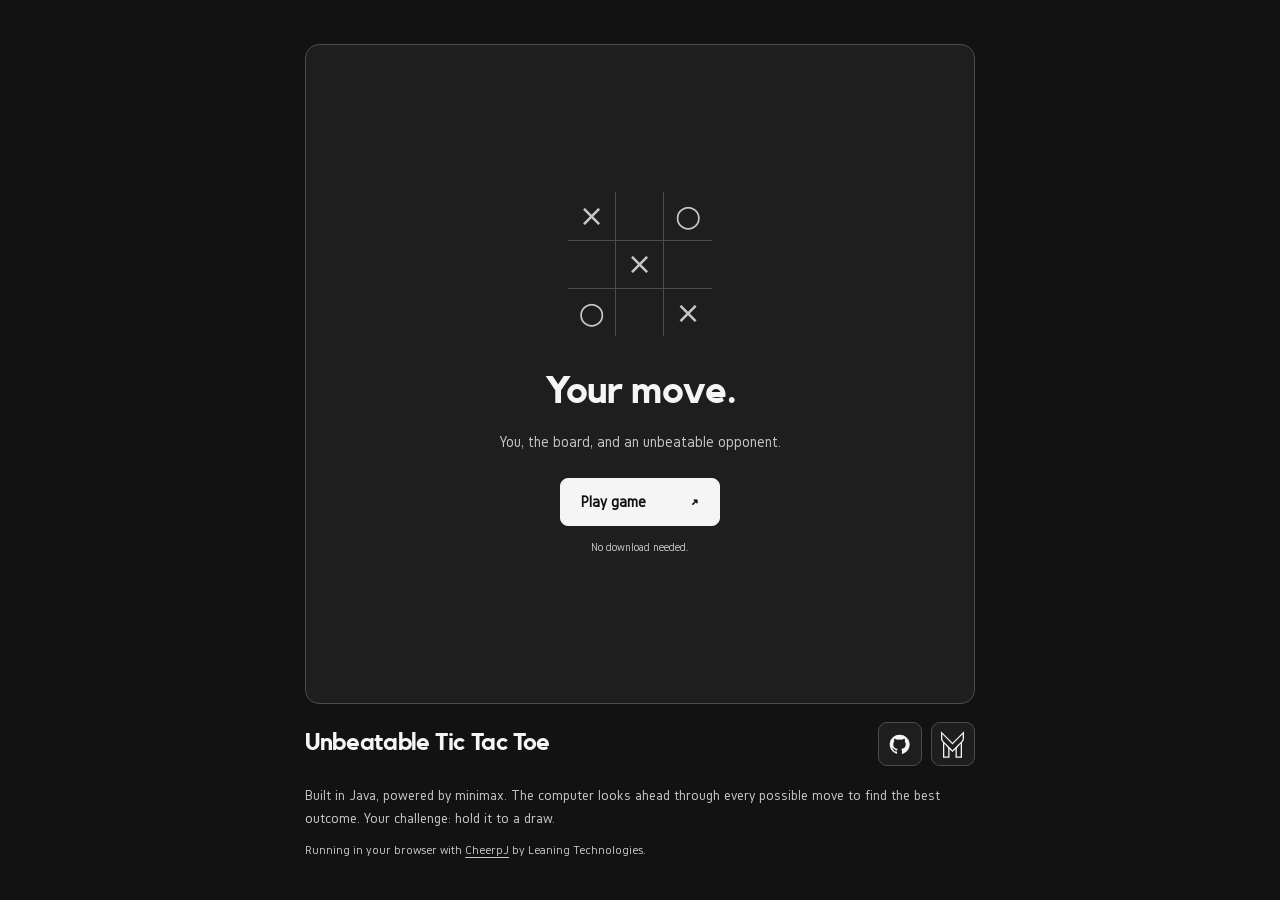
==== docs/index.html @ 7afdcff1 "Add GitHub Pages browser version with CheerpJ" ====
<!doctype html>
<html lang="en">
<head>
  <meta charset="utf-8">
  <meta name="viewport" content="width=device-width, initial-scale=1, viewport-fit=cover">
  <meta name="theme-color" content="#121212">
  <meta name="description" content="A game of Tic Tac Toe against an unbeatable minimax AI. An original Java project by Matt Peake, playable in your browser.">
  <title>Unbeatable Tic Tac Toe · Matt Peake</title>
  <link rel="stylesheet" href="style.css?v=5">
  <script src="app.js?v=5" defer></script>
</head>
<body>
  <main class="demo-page">
    <section class="demo-frame" aria-label="Tic Tac Toe game">
      <div id="display" aria-label="Java game board" hidden></div>
      <div class="launch" id="launch">
        <div class="board-mark" aria-hidden="true">
          <span>×</span><span></span><span>○</span>
          <span></span><span>×</span><span></span>
          <span>○</span><span></span><span>×</span>
        </div>
        <h2 id="launch-title">Your move.</h2>
        <p>You, the board, and an unbeatable opponent.</p>
        <button id="play" type="button">Play game <span aria-hidden="true">↗</span></button>
        <p class="launch-note" id="launch-note" role="status" aria-live="polite">No download needed.</p>
      </div>
    </section>
    <div class="demo-meta">
      <h1>Unbeatable Tic Tac Toe</h1>
      <nav aria-label="Project links">
        <a class="icon-button" href="https://github.com/mjpeake/unbeatable-tictactoe" aria-label="View source on GitHub" title="View source on GitHub">
          <svg viewBox="0 0 24 24" aria-hidden="true"><path fill="currentColor" d="M12 .8a11.2 11.2 0 0 0-3.54 21.83c.56.1.77-.24.77-.54v-2.09c-3.12.68-3.78-1.32-3.78-1.32-.51-1.3-1.25-1.65-1.25-1.65-1.02-.7.08-.68.08-.68 1.13.08 1.72 1.16 1.72 1.16 1 .1.99 2.15 3.27 1.05.1-.73.39-1.22.71-1.5-2.49-.28-5.11-1.25-5.11-5.54 0-1.23.44-2.23 1.15-3.02-.11-.28-.5-1.43.11-2.98 0 0 .94-.3 3.08 1.15a10.7 10.7 0 0 1 5.6 0c2.14-1.45 3.08-1.15 3.08-1.15.61 1.55.22 2.7.11 2.98.72.79 1.15 1.79 1.15 3.02 0 4.3-2.63 5.26-5.13 5.54.4.35.76 1.03.76 2.08v3.06c0 .3.2.65.78.54A11.2 11.2 0 0 0 12 .8Z"/></svg>
        </a>
        <a class="icon-button site-button" href="https://www.mattpeake.com/" aria-label="Visit Matt Peake’s website" title="Matt Peake"><span class="logo-mark" aria-hidden="true"></span></a>
      </nav>
    </div>
    <section class="project-note" aria-label="About this project">
      <p>Built in Java, powered by minimax. The computer looks ahead through every possible move to find the best outcome. Your challenge: hold it to a draw.</p>
      <p>Running in your browser with <a href="https://cheerpj.com/">CheerpJ</a> by Leaning Technologies.</p>
    </section>
  </main>
</body>
</html>
---- docs/style.css ----
@font-face {
  font-family: Kollektif;
  src: url("assets/kollektif-bold.woff2") format("woff2");
  font-weight: 700;
  font-display: swap;
}
@font-face {
  font-family: Gidole;
  src: url("assets/gidole.woff2") format("woff2");
  font-weight: 400;
  font-display: swap;
}
:root {
  --bgcolor: #121212;
  --text: #f5f5f5;
  --surface: #1e1e1e;
  --hover: #2a2a2a;
  --muted: #c7c7c7;
  --line: #4c4c4c;
  --button-text: #121212;
}
* { box-sizing: border-box; }
html { background: var(--bgcolor); color-scheme: dark; }
::selection { background: var(--text); color: var(--bgcolor); }
body { margin: 0; color: var(--text); font: 16px/1.5 Gidole, "Segoe UI", sans-serif; }
button, a { -webkit-tap-highlight-color: transparent; }
button { font: inherit; }
[hidden] { display: none !important; }
.demo-page {
  width: min(100%, 730px, calc((100svh - 240px) * 1.015 + 48px));
  min-width: min(100%, 340px);
  min-height: 100svh; margin: 0 auto;
  padding: max(24px, env(safe-area-inset-top)) 24px max(20px, env(safe-area-inset-bottom));
  display: flex; flex-direction: column; justify-content: center; gap: 18px;
}
.demo-frame { position: relative; width: 100%; aspect-ratio: 670 / 660; border: 1px solid var(--line); border-radius: 14px; overflow: hidden; background: var(--surface); }
#display { width: 670px; height: 660px; }
.launch { position: absolute; inset: 0; display: flex; flex-direction: column; justify-content: center; align-items: center; text-align: center; padding: 20px; }
.board-mark { display: grid; grid-template-columns: repeat(3, 1fr); width: clamp(90px, 16vw, 144px); aspect-ratio: 1; margin-bottom: clamp(12px, 3vh, 30px); color: var(--muted); }
.board-mark span { display: grid; place-items: center; border-right: 1px solid var(--line); border-bottom: 1px solid var(--line); font: 30px/1 system-ui, sans-serif; }
.board-mark span:nth-child(3n) { border-right: 0; }
.board-mark span:nth-child(n+7) { border-bottom: 0; }
h1, h2, .site-button { font-family: Kollektif, "Segoe UI", sans-serif; }
h2 { margin: 0; font-size: clamp(25px, 5vw, 38px); letter-spacing: -.025em; }
.launch p { color: var(--muted); margin: 10px 0 24px; }
#play { min-height: 46px; min-width: 160px; padding: 11px 20px; display: flex; align-items: center; justify-content: space-between; gap: 30px; border: 1px solid var(--text); border-radius: 8px; background: var(--text); color: var(--button-text); cursor: pointer; font-weight: 600; }
#play:hover { opacity: .8; }
#play:disabled { cursor: wait; opacity: .65; }
.launch .launch-note { margin: 12px 0 0; font-size: 12px; color: var(--muted); }
.demo-meta { display: flex; align-items: center; justify-content: space-between; gap: 16px; }
h1 { margin: 0; font-size: clamp(18px, 3vw, 24px); line-height: 1.15; letter-spacing: -.015em; }
nav { display: flex; gap: 9px; flex-shrink: 0; }
.icon-button { display: inline-flex; align-items: center; justify-content: center; width: 44px; height: 44px; border: 1px solid var(--line); border-radius: 9px; color: var(--text); background: var(--surface); text-decoration: none; }
.icon-button svg { width: 21px; height: 21px; }
.icon-button:hover { background: var(--hover); border-color: var(--text); }
.logo-mark { display: block; width: 23px; height: 27px; background: currentColor; mask: url("assets/logo.svg") center / contain no-repeat; -webkit-mask: url("assets/logo.svg") center / contain no-repeat; }
:focus-visible { outline: 2px solid var(--text); outline-offset: 4px; }
.project-note {  color: var(--muted); font-size: 15px; line-height: 1.55; }
.project-note p { margin: 0; }
.project-note p + p { margin-top: 9px; font-size: 13px; }
.project-note a { color: inherit; text-underline-offset: 3px; }
.project-note a:hover { color: var(--text); }
@media (max-width: 480px) {
  .demo-page { width: 100%; padding: 20px 16px; gap: 15px; }
  .launch { padding: 14px; }
  .launch p { margin: 6px 0 14px; font-size: 13px; }
  .launch .launch-note { margin: 8px 0 0; font-size: 11px; }
  .board-mark { width: 80px; margin-bottom: 12px; }
  .board-mark span { font-size: 23px; }
  h1 { font-size: 18px; }
  .icon-button { width: 40px; height: 40px; }
}

@media (max-width: 380px) { .demo-meta { align-items: flex-start; } h1 { max-width: 160px; } nav { gap: 6px; } .icon-button { width: 36px; height: 40px; } }
#display { transform-origin: top left; }

.demo-frame[aria-busy="true"] .launch > p:not(.launch-note) { visibility: hidden; }
.demo-frame[aria-busy="true"] .board-mark { animation: loading-pulse 1.6s ease-in-out infinite; }
@keyframes loading-pulse { 50% { opacity: .35; } }
@media (prefers-reduced-motion: reduce) { .demo-frame[aria-busy="true"] .board-mark { animation: none; } }
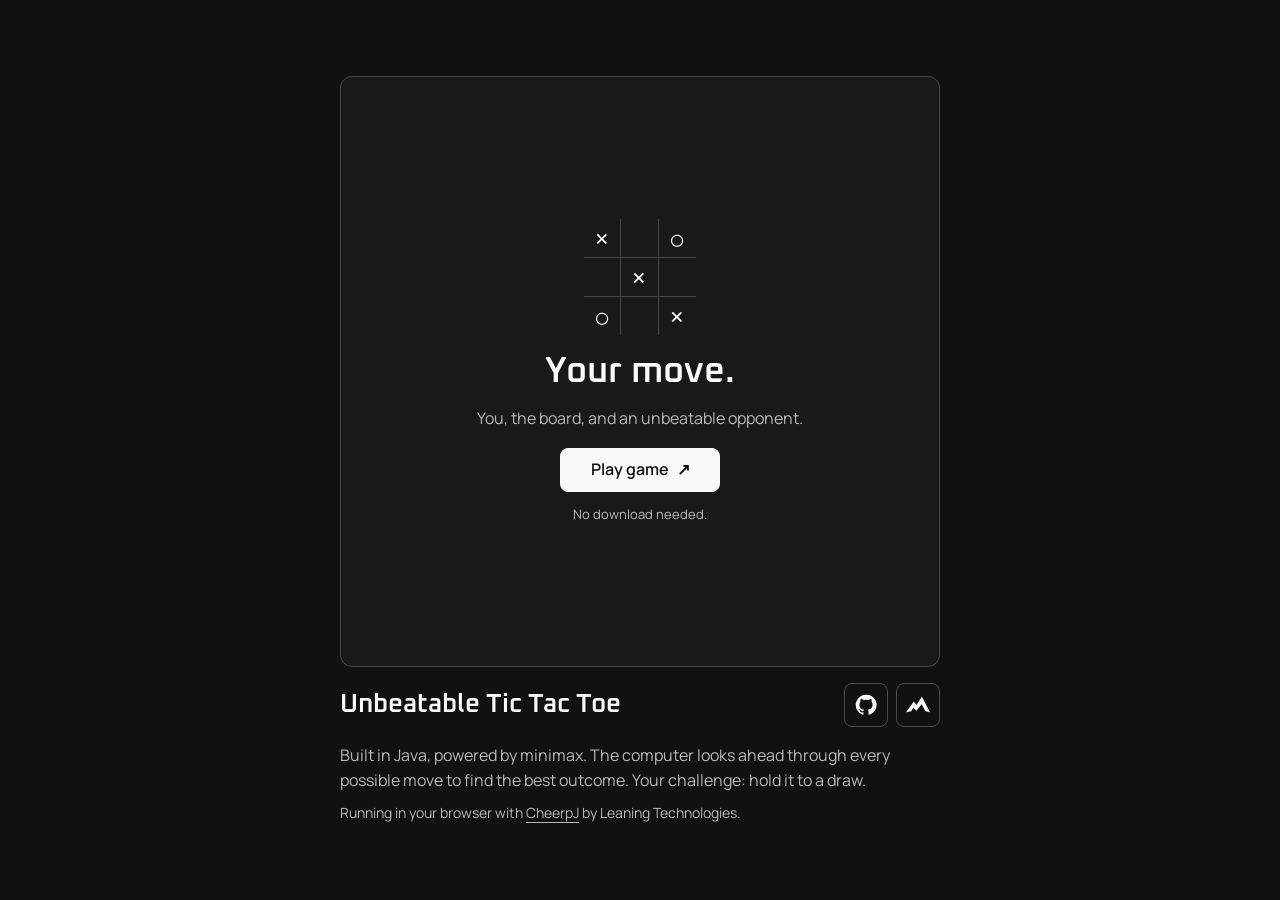
==== commit 0849350f: "Refresh Unbeatable Tic Tac Toe project display page" ====
--- a/docs/index.html
+++ b/docs/index.html
@@ -3,39 +3,43 @@
 <head>
   <meta charset="utf-8">
   <meta name="viewport" content="width=device-width, initial-scale=1, viewport-fit=cover">
-  <meta name="theme-color" content="#121212">
+  <meta name="theme-color" content="#111111">
   <meta name="description" content="A game of Tic Tac Toe against an unbeatable minimax AI. An original Java project by Matt Peake, playable in your browser.">
   <title>Unbeatable Tic Tac Toe · Matt Peake</title>
-  <link rel="stylesheet" href="style.css?v=5">
+  <link rel="icon" type="image/svg+xml" href="./assets/brand/ridgeline-symbol-soft-light.svg">
+  <link rel="preload" href="./assets/fonts/oxanium.ttf" as="font" type="font/ttf" crossorigin>
+  <link rel="preload" href="./assets/fonts/manrope.ttf" as="font" type="font/ttf" crossorigin>
+  <link rel="stylesheet" href="style.css?v=6">
   <script src="app.js?v=5" defer></script>
 </head>
 <body>
+  <a class="skip" href="#project-info">Skip to project information</a>
   <main class="demo-page">
-    <section class="demo-frame" aria-label="Tic Tac Toe game">
+    <section class="demo-frame" aria-label="Tic Tac Toe game" aria-describedby="game-description">
       <div id="display" aria-label="Java game board" hidden></div>
       <div class="launch" id="launch">
-        <div class="board-mark" aria-hidden="true">
+        <div class="board" aria-hidden="true">
           <span>×</span><span></span><span>○</span>
           <span></span><span>×</span><span></span>
           <span>○</span><span></span><span>×</span>
         </div>
         <h2 id="launch-title">Your move.</h2>
         <p>You, the board, and an unbeatable opponent.</p>
-        <button id="play" type="button">Play game <span aria-hidden="true">↗</span></button>
+        <button class="action primary" id="play" type="button">Play game <span aria-hidden="true">↗</span></button>
         <p class="launch-note" id="launch-note" role="status" aria-live="polite">No download needed.</p>
       </div>
     </section>
-    <div class="demo-meta">
+    <div class="demo-meta" id="project-info" tabindex="-1">
       <h1>Unbeatable Tic Tac Toe</h1>
       <nav aria-label="Project links">
-        <a class="icon-button" href="https://github.com/mjpeake/unbeatable-tictactoe" aria-label="View source on GitHub" title="View source on GitHub">
-          <svg viewBox="0 0 24 24" aria-hidden="true"><path fill="currentColor" d="M12 .8a11.2 11.2 0 0 0-3.54 21.83c.56.1.77-.24.77-.54v-2.09c-3.12.68-3.78-1.32-3.78-1.32-.51-1.3-1.25-1.65-1.25-1.65-1.02-.7.08-.68.08-.68 1.13.08 1.72 1.16 1.72 1.16 1 .1.99 2.15 3.27 1.05.1-.73.39-1.22.71-1.5-2.49-.28-5.11-1.25-5.11-5.54 0-1.23.44-2.23 1.15-3.02-.11-.28-.5-1.43.11-2.98 0 0 .94-.3 3.08 1.15a10.7 10.7 0 0 1 5.6 0c2.14-1.45 3.08-1.15 3.08-1.15.61 1.55.22 2.7.11 2.98.72.79 1.15 1.79 1.15 3.02 0 4.3-2.63 5.26-5.13 5.54.4.35.76 1.03.76 2.08v3.06c0 .3.2.65.78.54A11.2 11.2 0 0 0 12 .8Z"/></svg>
+        <a class="action icon-link" href="https://github.com/mjpeake/unbeatable-tictactoe" aria-label="View source on GitHub" title="View source on GitHub">
+          <svg viewBox="0 0 24 24" aria-hidden="true" focusable="false"><path fill="currentColor" d="M12 .8a11.2 11.2 0 0 0-3.54 21.83c.56.1.77-.24.77-.54v-2.09c-3.12.68-3.78-1.32-3.78-1.32-.51-1.3-1.25-1.65-1.25-1.65-1.02-.7.08-.68.08-.68 1.13.08 1.72 1.16 1.72 1.16 1 .1.99 2.15 3.27 1.05.1-.73.39-1.22.71-1.5-2.49-.28-5.11-1.25-5.11-5.54 0-1.23.44-2.23 1.15-3.02-.11-.28-.5-1.43.11-2.98 0 0 .94-.3 3.08 1.15a10.7 10.7 0 0 1 5.6 0c2.14-1.45 3.08-1.15 3.08-1.15.61 1.55.22 2.7.11 2.98.72.79 1.15 1.79 1.15 3.02 0 4.3-2.63 5.26-5.13 5.54.4.35.76 1.03.76 2.08v3.06c0 .3.2.65.78.54A11.2 11.2 0 0 0 12 .8Z"/></svg>
         </a>
-        <a class="icon-button site-button" href="https://www.mattpeake.com/" aria-label="Visit Matt Peake’s website" title="Matt Peake"><span class="logo-mark" aria-hidden="true"></span></a>
+        <a class="action icon-link brand-link" draggable="false" href="https://www.mattpeake.com/" aria-label="Visit Matt Peake’s website" title="Matt Peake"><img src="./assets/brand/ridgeline-symbol-soft-light.svg" alt="" width="28" height="28" draggable="false"></a>
       </nav>
     </div>
     <section class="project-note" aria-label="About this project">
-      <p>Built in Java, powered by minimax. The computer looks ahead through every possible move to find the best outcome. Your challenge: hold it to a draw.</p>
+      <p id="game-description">Built in Java, powered by minimax. The computer looks ahead through every possible move to find the best outcome. Your challenge: hold it to a draw.</p>
       <p>Running in your browser with <a href="https://cheerpj.com/">CheerpJ</a> by Leaning Technologies.</p>
     </section>
   </main>
--- a/docs/style.css
+++ b/docs/style.css
@@ -1,80 +1,56 @@
-@font-face {
-  font-family: Kollektif;
-  src: url("assets/kollektif-bold.woff2") format("woff2");
-  font-weight: 700;
-  font-display: swap;
-}
-@font-face {
-  font-family: Gidole;
-  src: url("assets/gidole.woff2") format("woff2");
-  font-weight: 400;
-  font-display: swap;
-}
-:root {
-  --bgcolor: #121212;
-  --text: #f5f5f5;
-  --surface: #1e1e1e;
-  --hover: #2a2a2a;
-  --muted: #c7c7c7;
-  --line: #4c4c4c;
-  --button-text: #121212;
-}
+@font-face { font-family: Oxanium; src: url('./assets/fonts/oxanium.ttf') format('truetype'); font-weight: 200 800; font-display: swap; }
+@font-face { font-family: Manrope; src: url('./assets/fonts/manrope.ttf') format('truetype'); font-weight: 200 800; font-display: swap; }
+:root { color-scheme: dark; --bg: #111111; --fg: #fafafa; --surface: #191919; --muted: #b8b8b8; --line: #484848; --hover: #292929; }
 * { box-sizing: border-box; }
-html { background: var(--bgcolor); color-scheme: dark; }
-::selection { background: var(--text); color: var(--bgcolor); }
-body { margin: 0; color: var(--text); font: 16px/1.5 Gidole, "Segoe UI", sans-serif; }
-button, a { -webkit-tap-highlight-color: transparent; }
+body { margin: 0; min-height: 100svh; display: flex; flex-direction: column; background: var(--bg); color: var(--fg); font: 400 16px/1.6 Manrope, sans-serif; }
 button { font: inherit; }
+a { color: inherit; text-underline-offset: 4px; }
+h1, h2, nav { font-family: Oxanium, sans-serif; }
+h1, h2 { font-weight: 600; line-height: 1.2; margin: 0; }
+h1 { font-size: clamp(20px, 2.5vw, 26px); }
+h2 { font-size: clamp(28px, 4vw, 36px); }
+button, a { touch-action: manipulation; }
+:focus-visible { outline: 2px solid var(--fg); outline-offset: 4px; }
 [hidden] { display: none !important; }
-.demo-page {
-  width: min(100%, 730px, calc((100svh - 240px) * 1.015 + 48px));
-  min-width: min(100%, 340px);
-  min-height: 100svh; margin: 0 auto;
-  padding: max(24px, env(safe-area-inset-top)) 24px max(20px, env(safe-area-inset-bottom));
-  display: flex; flex-direction: column; justify-content: center; gap: 18px;
-}
-.demo-frame { position: relative; width: 100%; aspect-ratio: 670 / 660; border: 1px solid var(--line); border-radius: 14px; overflow: hidden; background: var(--surface); }
-#display { width: 670px; height: 660px; }
-.launch { position: absolute; inset: 0; display: flex; flex-direction: column; justify-content: center; align-items: center; text-align: center; padding: 20px; }
-.board-mark { display: grid; grid-template-columns: repeat(3, 1fr); width: clamp(90px, 16vw, 144px); aspect-ratio: 1; margin-bottom: clamp(12px, 3vh, 30px); color: var(--muted); }
-.board-mark span { display: grid; place-items: center; border-right: 1px solid var(--line); border-bottom: 1px solid var(--line); font: 30px/1 system-ui, sans-serif; }
-.board-mark span:nth-child(3n) { border-right: 0; }
-.board-mark span:nth-child(n+7) { border-bottom: 0; }
-h1, h2, .site-button { font-family: Kollektif, "Segoe UI", sans-serif; }
-h2 { margin: 0; font-size: clamp(25px, 5vw, 38px); letter-spacing: -.025em; }
-.launch p { color: var(--muted); margin: 10px 0 24px; }
-#play { min-height: 46px; min-width: 160px; padding: 11px 20px; display: flex; align-items: center; justify-content: space-between; gap: 30px; border: 1px solid var(--text); border-radius: 8px; background: var(--text); color: var(--button-text); cursor: pointer; font-weight: 600; }
-#play:hover { opacity: .8; }
-#play:disabled { cursor: wait; opacity: .65; }
-.launch .launch-note { margin: 12px 0 0; font-size: 12px; color: var(--muted); }
-.demo-meta { display: flex; align-items: center; justify-content: space-between; gap: 16px; }
-h1 { margin: 0; font-size: clamp(18px, 3vw, 24px); line-height: 1.15; letter-spacing: -.015em; }
-nav { display: flex; gap: 9px; flex-shrink: 0; }
-.icon-button { display: inline-flex; align-items: center; justify-content: center; width: 44px; height: 44px; border: 1px solid var(--line); border-radius: 9px; color: var(--text); background: var(--surface); text-decoration: none; }
-.icon-button svg { width: 21px; height: 21px; }
-.icon-button:hover { background: var(--hover); border-color: var(--text); }
-.logo-mark { display: block; width: 23px; height: 27px; background: currentColor; mask: url("assets/logo.svg") center / contain no-repeat; -webkit-mask: url("assets/logo.svg") center / contain no-repeat; }
-:focus-visible { outline: 2px solid var(--text); outline-offset: 4px; }
-.project-note {  color: var(--muted); font-size: 15px; line-height: 1.55; }
+.skip { position: absolute; left: 16px; top: -100px; padding: 8px; background: var(--fg); color: var(--bg); z-index: 5; }
+.skip:focus { top: 16px; }
+/* Auto block margins share spare height; overflowing content scrolls naturally. */
+.demo-page { --demo-width: clamp(360px, calc((100svh - 300px) * 670 / 660), 600px); width: min(100%, calc(var(--demo-width) + 64px)); margin: auto; padding: max(32px, env(safe-area-inset-top)) max(32px, env(safe-area-inset-right)) max(32px, env(safe-area-inset-bottom)) max(32px, env(safe-area-inset-left)); display: flex; flex-direction: column; gap: 16px; flex: 0 0 auto; }
+.demo-frame { position: relative; display: grid; aspect-ratio: 670 / 660; background: var(--surface); border: 1px solid var(--line); border-radius: 12px; overflow: hidden; }
+.demo-meta { display: flex; justify-content: space-between; align-items: center; gap: 12px 20px; flex-wrap: wrap; }
+.demo-meta h1 { flex: 1 1 220px; }
+nav { display: flex; gap: 8px; align-items: center; flex-wrap: wrap; }
+.action:disabled { opacity: .55; cursor: wait; }
+.action { display: inline-flex; align-items: center; justify-content: center; gap: 8px; min-width: 44px; min-height: 44px; padding: 8px 14px; border: 1px solid var(--line); border-radius: 8px; text-decoration: none; color: var(--fg); background: transparent; font-weight: 600; cursor: pointer; }
+.action:hover { background: var(--hover); border-color: var(--fg); }
+.primary { background: var(--fg); color: var(--bg); border-color: var(--fg); }
+.primary:hover { background: var(--muted); color: var(--bg); }
+.icon-link { width: 44px; height: 44px; padding: 8px; flex: 0 0 44px; }
+.icon-link svg { width: 22px; height: 22px; }
+.brand-link img { width: 28px; height: 28px; object-fit: contain; }
+.brand-link, .brand-link img { -webkit-user-select: none; user-select: none; -webkit-user-drag: none; }
+.project-note { max-width: 65ch; color: var(--muted); }
 .project-note p { margin: 0; }
-.project-note p + p { margin-top: 9px; font-size: 13px; }
-.project-note a { color: inherit; text-underline-offset: 3px; }
-.project-note a:hover { color: var(--text); }
-@media (max-width: 480px) {
-  .demo-page { width: 100%; padding: 20px 16px; gap: 15px; }
-  .launch { padding: 14px; }
-  .launch p { margin: 6px 0 14px; font-size: 13px; }
-  .launch .launch-note { margin: 8px 0 0; font-size: 11px; }
-  .board-mark { width: 80px; margin-bottom: 12px; }
-  .board-mark span { font-size: 23px; }
-  h1 { font-size: 18px; }
-  .icon-button { width: 40px; height: 40px; }
+.project-note p + p { margin-top: 8px; font-size: 14px; }
+.launch { display: flex; flex-direction: column; align-items: center; justify-content: center; gap: 12px; text-align: center; padding: 24px; }
+.launch p { margin: 0; color: var(--muted); }
+.launch .primary { margin-top: 4px; }
+.board { display: grid; grid-template-columns: repeat(3, 1fr); width: 112px; aspect-ratio: 1; margin-bottom: 4px; flex-shrink: 0; }
+.board span { display: grid; place-items: center; border-right: 1px solid var(--line); border-bottom: 1px solid var(--line); font: 28px Manrope; }
+.board span:nth-child(3n) { border-right: 0; }
+.board span:nth-child(n+7) { border-bottom: 0; }
+@media (max-width: 600px) {
+  .demo-page { width: 100%; padding: max(20px, env(safe-area-inset-top)) max(16px, env(safe-area-inset-right)) max(20px, env(safe-area-inset-bottom)) max(16px, env(safe-area-inset-left)); }
+  .launch { padding: 20px 16px; gap: 10px; }
+  .board { width: 80px; }
+  .board span { font-size: 24px; }
+  .launch p { font-size: 14px; }
 }
 
-@media (max-width: 380px) { .demo-meta { align-items: flex-start; } h1 { max-width: 160px; } nav { gap: 6px; } .icon-button { width: 36px; height: 40px; } }
-#display { transform-origin: top left; }
-
+/* Keep Java's drawing surface and pointer coordinates at the native size. */
+#display { position: absolute; top: 0; left: 0; width: 670px; height: 660px; transform-origin: top left; }
+.demo-frame:has(.launch:not([hidden])) { aspect-ratio: auto; container-type: inline-size; }
+.launch { min-width: 0; min-height: calc(100cqw * 660 / 670); }
+.launch .launch-note { font-size: 13px; }
+#play { min-width: 160px; padding: 8px 20px; }
 .demo-frame[aria-busy="true"] .launch > p:not(.launch-note) { visibility: hidden; }
-.demo-frame[aria-busy="true"] .board-mark { animation: loading-pulse 1.6s ease-in-out infinite; }
-@keyframes loading-pulse { 50% { opacity: .35; } }
-@media (prefers-reduced-motion: reduce) { .demo-frame[aria-busy="true"] .board-mark { animation: none; } }
